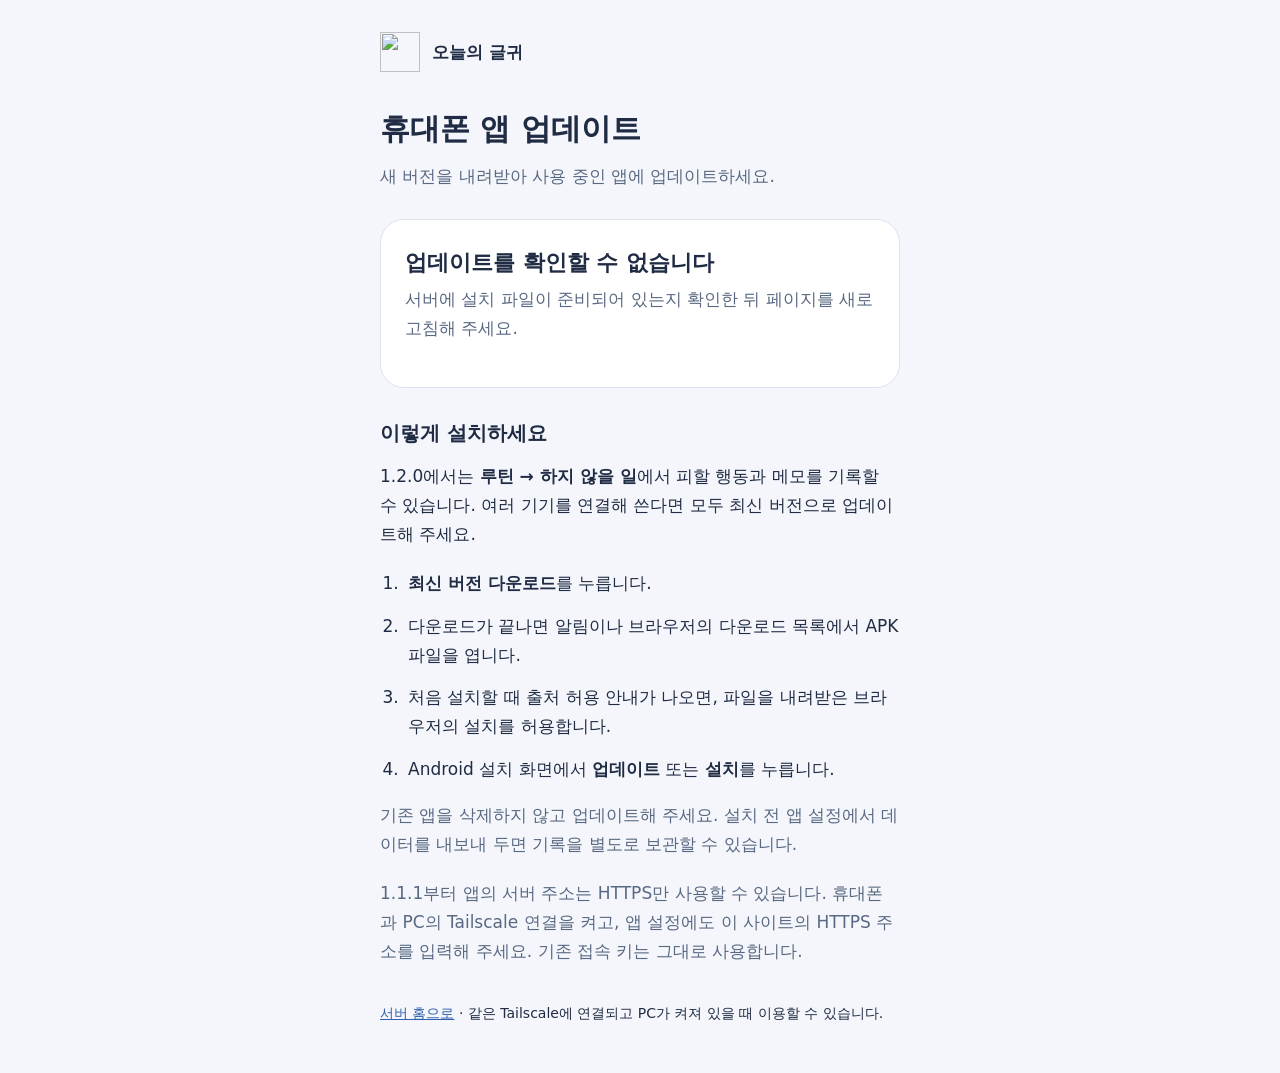
==== server/web/update/index.html @ a7ad4b25 "임시저장소·메모·하지 않을 일·개념 설명과 HTTPS 전용 연결 (1.1.1~1.3.0) 여러 세션에 걸쳐 만들고 게시했지만 커밋하지 않았던 작업을 한데 올립니다. 자세한 경위는 " ====
<!doctype html>
<html lang="ko">
<head>
  <meta charset="utf-8">
  <meta name="viewport" content="width=device-width, initial-scale=1">
  <title>앱 업데이트 · 오늘의 글귀</title>
  <link rel="icon" href="/app-icon.svg">
  <style>
    * { box-sizing: border-box; }
    body { margin: 0; background: #f4f6fb; color: #202c44; font: 17px/1.7 system-ui, sans-serif; }
    main { max-width: 560px; margin: 0 auto; padding: 32px 20px 48px; }
    .brand { display: flex; gap: 12px; align-items: center; margin-bottom: 36px; color: inherit; text-decoration: none; font-weight: 700; }
    h1 { font-size: 30px; line-height: 1.4; margin: 0 0 12px; }
    p { margin: 0 0 20px; }
    .muted { color: #596982; }
    .card { padding: 24px; border: 1px solid #dce3ef; border-radius: 24px; background: white; margin: 28px 0; }
    #version { font-size: 22px; font-weight: 700; margin-bottom: 4px; }
    #download { display: block; border-radius: 14px; padding: 16px; background: #315fad; color: white; text-align: center; text-decoration: none; font-weight: 700; }
    #download[hidden] { display: none; }
    a:focus-visible { outline: 3px solid #d66b4a; outline-offset: 4px; }
    h2 { font-size: 20px; margin: 28px 0 12px; }
    ol { padding-left: 24px; }
    li { margin-bottom: 14px; padding-left: 4px; }
    footer { margin-top: 36px; font-size: 14px; }
    footer a { color: #315fad; }
  </style>
</head>
<body>
  <main>
    <a class="brand" href="/"><img src="/app-icon.svg" width="40" height="40" alt="">오늘의 글귀</a>
    <h1>휴대폰 앱 업데이트</h1>
    <p class="muted">새 버전을 내려받아 사용 중인 앱에 업데이트하세요.</p>
    <section class="card" aria-label="최신 설치 파일">
      <p id="version">최신 버전 확인 중…</p>
      <p id="status" class="muted" role="status" aria-live="polite"></p>
      <a id="download" hidden download>최신 버전 다운로드</a>
      <noscript>설치 파일을 확인하려면 브라우저에서 JavaScript를 허용해 주세요.</noscript>
    </section>
    <h2>이렇게 설치하세요</h2>
    <p>1.2.0에서는 <strong>루틴 → 하지 않을 일</strong>에서 피할 행동과 메모를 기록할 수 있습니다. 여러 기기를 연결해 쓴다면 모두 최신 버전으로 업데이트해 주세요.</p>
    <ol>
      <li><strong>최신 버전 다운로드</strong>를 누릅니다.</li>
      <li>다운로드가 끝나면 알림이나 브라우저의 다운로드 목록에서 APK 파일을 엽니다.</li>
      <li>처음 설치할 때 출처 허용 안내가 나오면, 파일을 내려받은 브라우저의 설치를 허용합니다.</li>
      <li>Android 설치 화면에서 <strong>업데이트</strong> 또는 <strong>설치</strong>를 누릅니다.</li>
    </ol>
    <p class="muted">기존 앱을 삭제하지 않고 업데이트해 주세요. 설치 전 앱 설정에서 데이터를 내보내 두면 기록을 별도로 보관할 수 있습니다.</p>
    <p class="muted">1.1.1부터 앱의 서버 주소는 HTTPS만 사용할 수 있습니다. 휴대폰과 PC의 Tailscale 연결을 켜고, 앱 설정에도 이 사이트의 HTTPS 주소를 입력해 주세요. 기존 접속 키는 그대로 사용합니다.</p>
    <footer><a href="/">서버 홈으로</a> · 같은 Tailscale에 연결되고 PC가 켜져 있을 때 이용할 수 있습니다.</footer>
  </main>
  <script>
    async function loadUpdate() {
      const version = document.querySelector('#version');
      const status = document.querySelector('#status');
      try {
        const response = await fetch('/update/latest.json', { cache: 'no-store' });
        if (!response.ok) throw new Error('업데이트 정보를 읽지 못했습니다.');
        const release = await response.json();
        if (!/^app-good-words-[a-zA-Z0-9._-]+\.apk$/.test(release.fileName)
            || !Number.isFinite(release.sizeBytes) || release.sizeBytes <= 0) {
          throw new Error('설치 파일 정보가 올바르지 않습니다.');
        }
        version.textContent = `버전 ${release.versionName}`;
        const date = new Date(release.publishedAt).toLocaleDateString('ko-KR');
        status.textContent = `${date} 게시 · ${(release.sizeBytes / 1024 / 1024).toFixed(1)} MB`;
        const download = document.querySelector('#download');
        download.href = `/update/${release.fileName}`;
        download.download = release.fileName;
        download.hidden = false;
      } catch {
        version.textContent = '업데이트를 확인할 수 없습니다';
        status.textContent = '서버에 설치 파일이 준비되어 있는지 확인한 뒤 페이지를 새로고침해 주세요.';
      }
    }
    loadUpdate();
  </script>
</body>
</html>
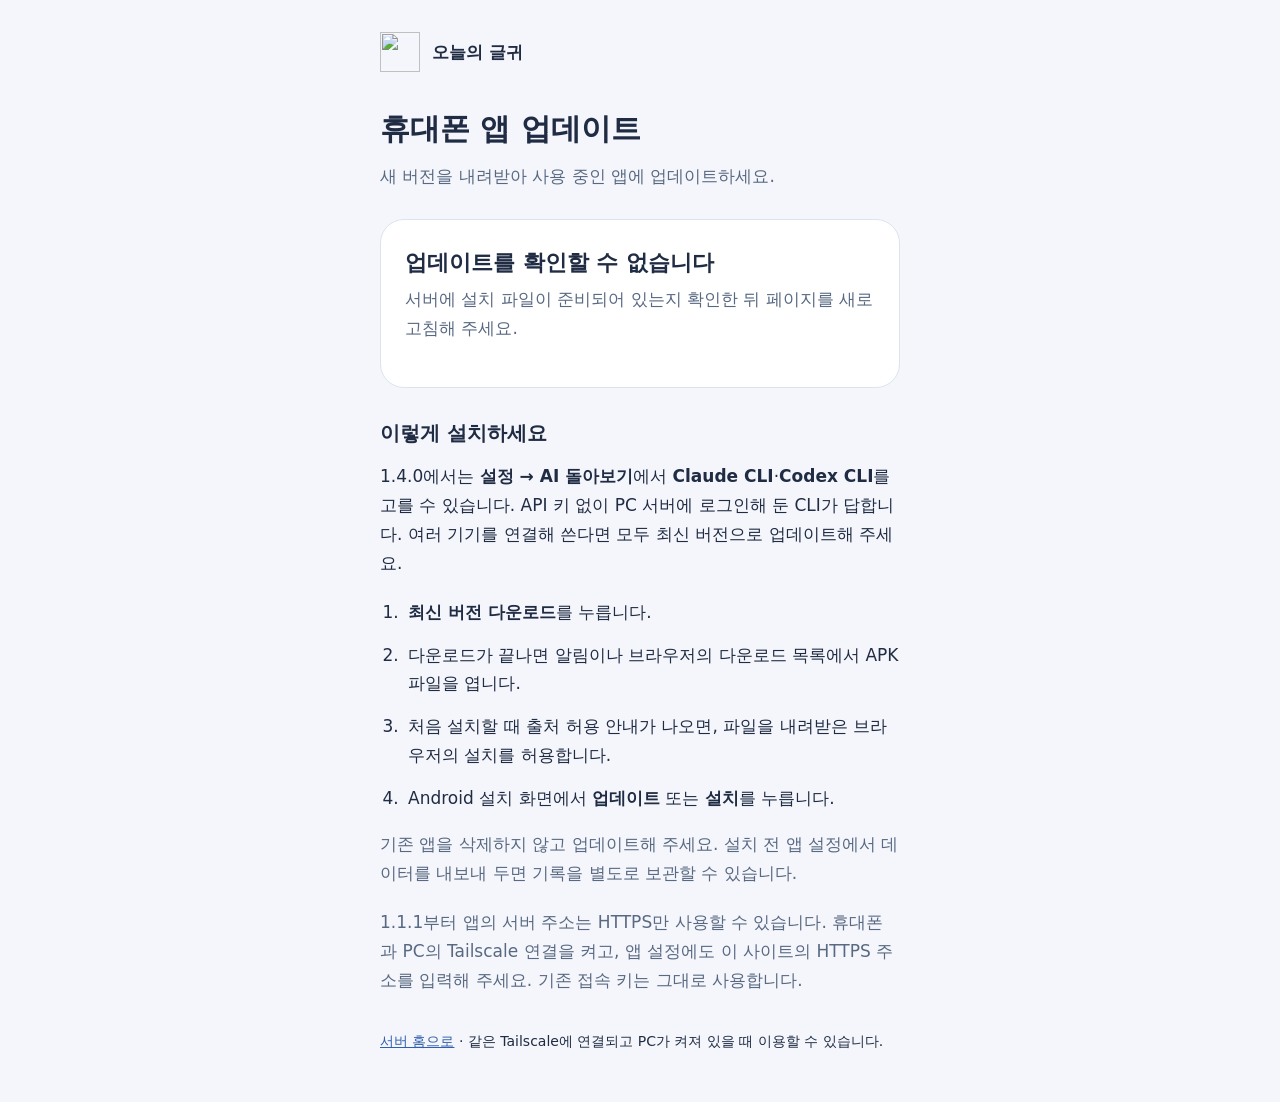
==== commit 2ff2a32a: "AI 돌아보기를 서버의 Claude·Codex CLI로 돌리기 (1.4.0) API 열쇠 대신 서버 PC에 로그인해 둔 Claude Code·Codex CLI가 답하는 공급자를 더" ====
--- a/server/web/update/index.html
+++ b/server/web/update/index.html
@@ -37,7 +37,7 @@
       <noscript>설치 파일을 확인하려면 브라우저에서 JavaScript를 허용해 주세요.</noscript>
     </section>
     <h2>이렇게 설치하세요</h2>
-    <p>1.2.0에서는 <strong>루틴 → 하지 않을 일</strong>에서 피할 행동과 메모를 기록할 수 있습니다. 여러 기기를 연결해 쓴다면 모두 최신 버전으로 업데이트해 주세요.</p>
+    <p>1.4.0에서는 <strong>설정 → AI 돌아보기</strong>에서 <strong>Claude CLI</strong>·<strong>Codex CLI</strong>를 고를 수 있습니다. API 키 없이 PC 서버에 로그인해 둔 CLI가 답합니다. 여러 기기를 연결해 쓴다면 모두 최신 버전으로 업데이트해 주세요.</p>
     <ol>
       <li><strong>최신 버전 다운로드</strong>를 누릅니다.</li>
       <li>다운로드가 끝나면 알림이나 브라우저의 다운로드 목록에서 APK 파일을 엽니다.</li>
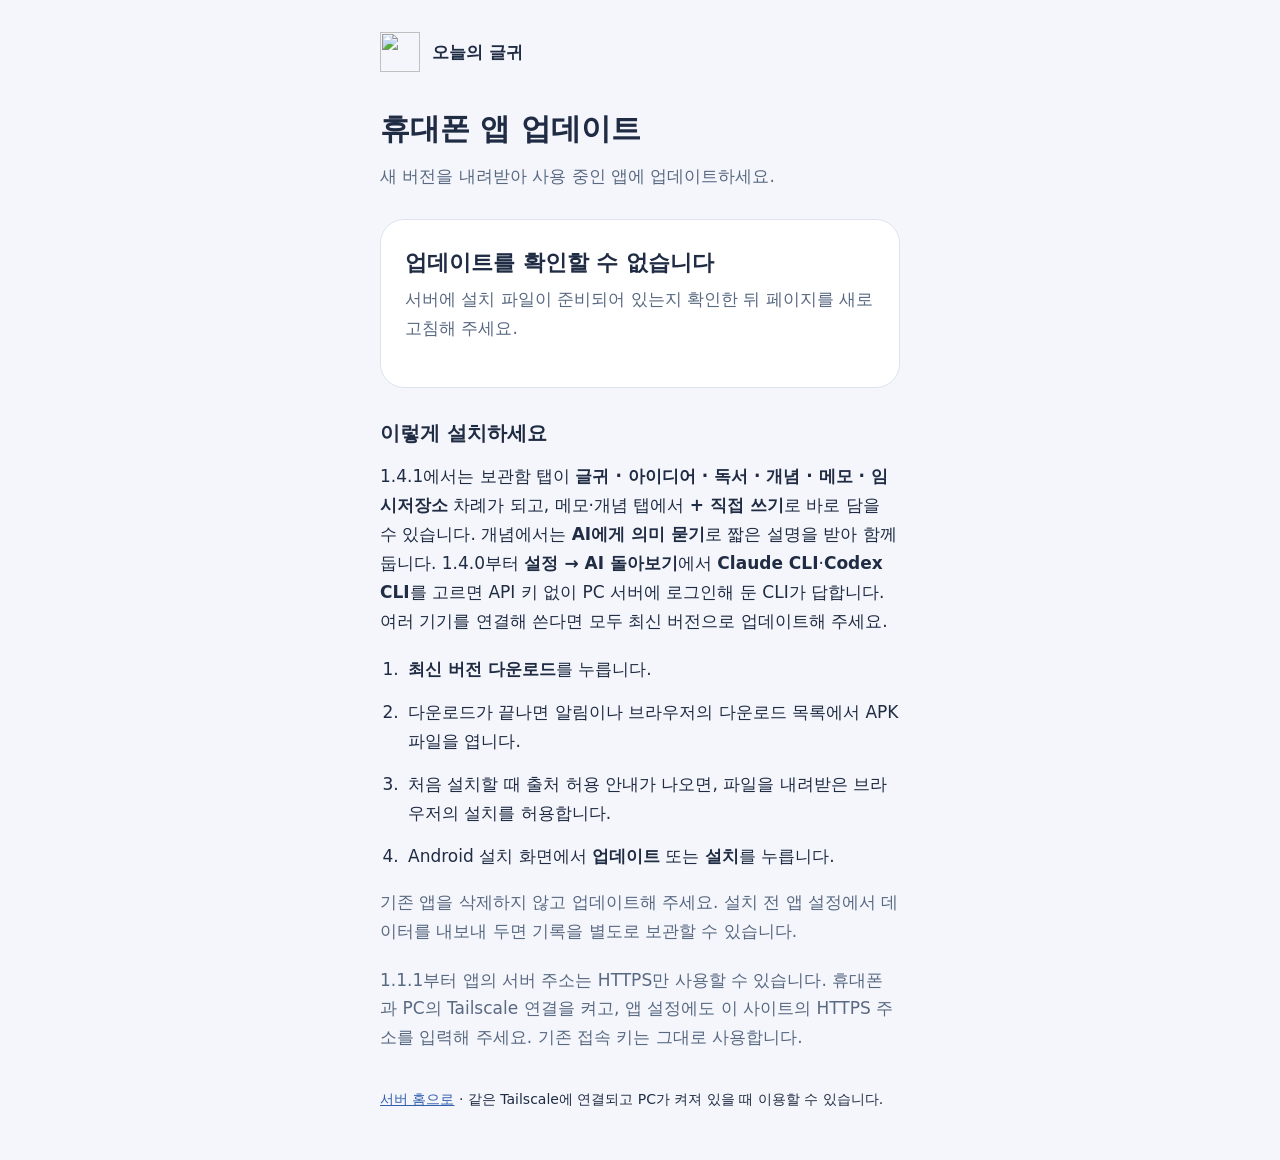
==== commit 62062e1c: "1.4.1 / versionCode 7 게시 보관함 탭 차례·직접 쓰기·개념 AI 묻기를 휴대폰용으로 게시합니다. 서버 소스는 바뀌지 않았습니다. 업데이트 페이지 안내를 1.4.1" ====
--- a/server/web/update/index.html
+++ b/server/web/update/index.html
@@ -37,7 +37,7 @@
       <noscript>설치 파일을 확인하려면 브라우저에서 JavaScript를 허용해 주세요.</noscript>
     </section>
     <h2>이렇게 설치하세요</h2>
-    <p>1.4.0에서는 <strong>설정 → AI 돌아보기</strong>에서 <strong>Claude CLI</strong>·<strong>Codex CLI</strong>를 고를 수 있습니다. API 키 없이 PC 서버에 로그인해 둔 CLI가 답합니다. 여러 기기를 연결해 쓴다면 모두 최신 버전으로 업데이트해 주세요.</p>
+    <p>1.4.1에서는 보관함 탭이 <strong>글귀 · 아이디어 · 독서 · 개념 · 메모 · 임시저장소</strong> 차례가 되고, 메모·개념 탭에서 <strong>+ 직접 쓰기</strong>로 바로 담을 수 있습니다. 개념에서는 <strong>AI에게 의미 묻기</strong>로 짧은 설명을 받아 함께 둡니다. 1.4.0부터 <strong>설정 → AI 돌아보기</strong>에서 <strong>Claude CLI</strong>·<strong>Codex CLI</strong>를 고르면 API 키 없이 PC 서버에 로그인해 둔 CLI가 답합니다. 여러 기기를 연결해 쓴다면 모두 최신 버전으로 업데이트해 주세요.</p>
     <ol>
       <li><strong>최신 버전 다운로드</strong>를 누릅니다.</li>
       <li>다운로드가 끝나면 알림이나 브라우저의 다운로드 목록에서 APK 파일을 엽니다.</li>
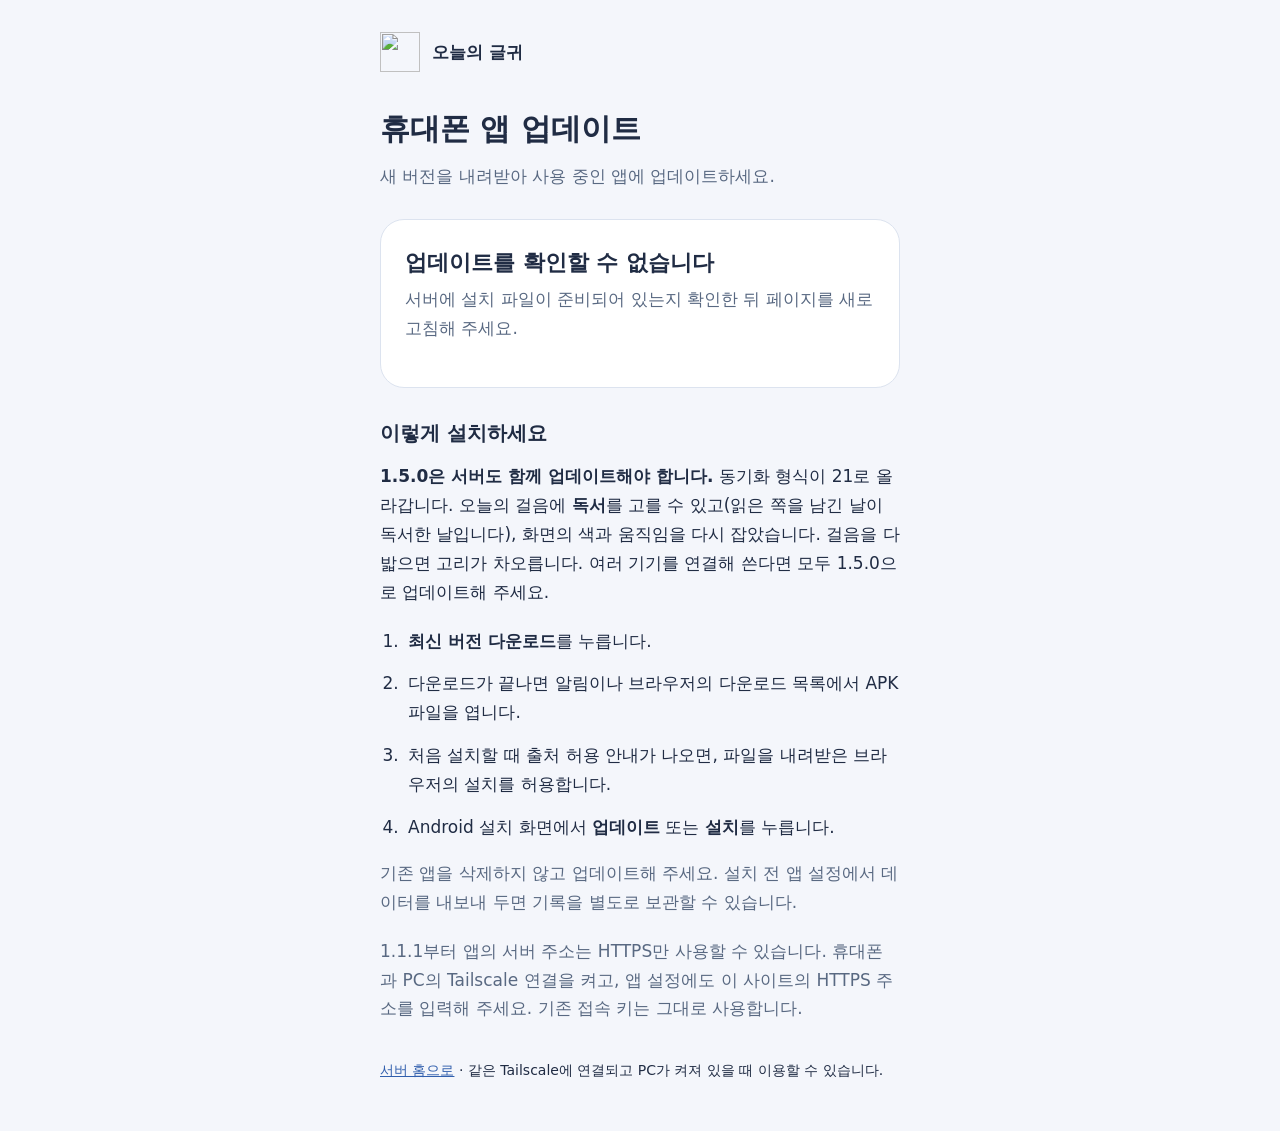
==== commit 0fac3be8: "1.5.0 / versionCode 8 게시와 서버 형식 21 배포 동기화 형식이 21로 올라가서 서버와 앱을 함께 올립니다. 설치된 서버에는 실제 기록이 쌓여 있어 배포 전후로 " ====
--- a/server/web/update/index.html
+++ b/server/web/update/index.html
@@ -37,7 +37,7 @@
       <noscript>설치 파일을 확인하려면 브라우저에서 JavaScript를 허용해 주세요.</noscript>
     </section>
     <h2>이렇게 설치하세요</h2>
-    <p>1.4.1에서는 보관함 탭이 <strong>글귀 · 아이디어 · 독서 · 개념 · 메모 · 임시저장소</strong> 차례가 되고, 메모·개념 탭에서 <strong>+ 직접 쓰기</strong>로 바로 담을 수 있습니다. 개념에서는 <strong>AI에게 의미 묻기</strong>로 짧은 설명을 받아 함께 둡니다. 1.4.0부터 <strong>설정 → AI 돌아보기</strong>에서 <strong>Claude CLI</strong>·<strong>Codex CLI</strong>를 고르면 API 키 없이 PC 서버에 로그인해 둔 CLI가 답합니다. 여러 기기를 연결해 쓴다면 모두 최신 버전으로 업데이트해 주세요.</p>
+    <p><strong>1.5.0은 서버도 함께 업데이트해야 합니다.</strong> 동기화 형식이 21로 올라갑니다. 오늘의 걸음에 <strong>독서</strong>를 고를 수 있고(읽은 쪽을 남긴 날이 독서한 날입니다), 화면의 색과 움직임을 다시 잡았습니다. 걸음을 다 밟으면 고리가 차오릅니다. 여러 기기를 연결해 쓴다면 모두 1.5.0으로 업데이트해 주세요.</p>
     <ol>
       <li><strong>최신 버전 다운로드</strong>를 누릅니다.</li>
       <li>다운로드가 끝나면 알림이나 브라우저의 다운로드 목록에서 APK 파일을 엽니다.</li>
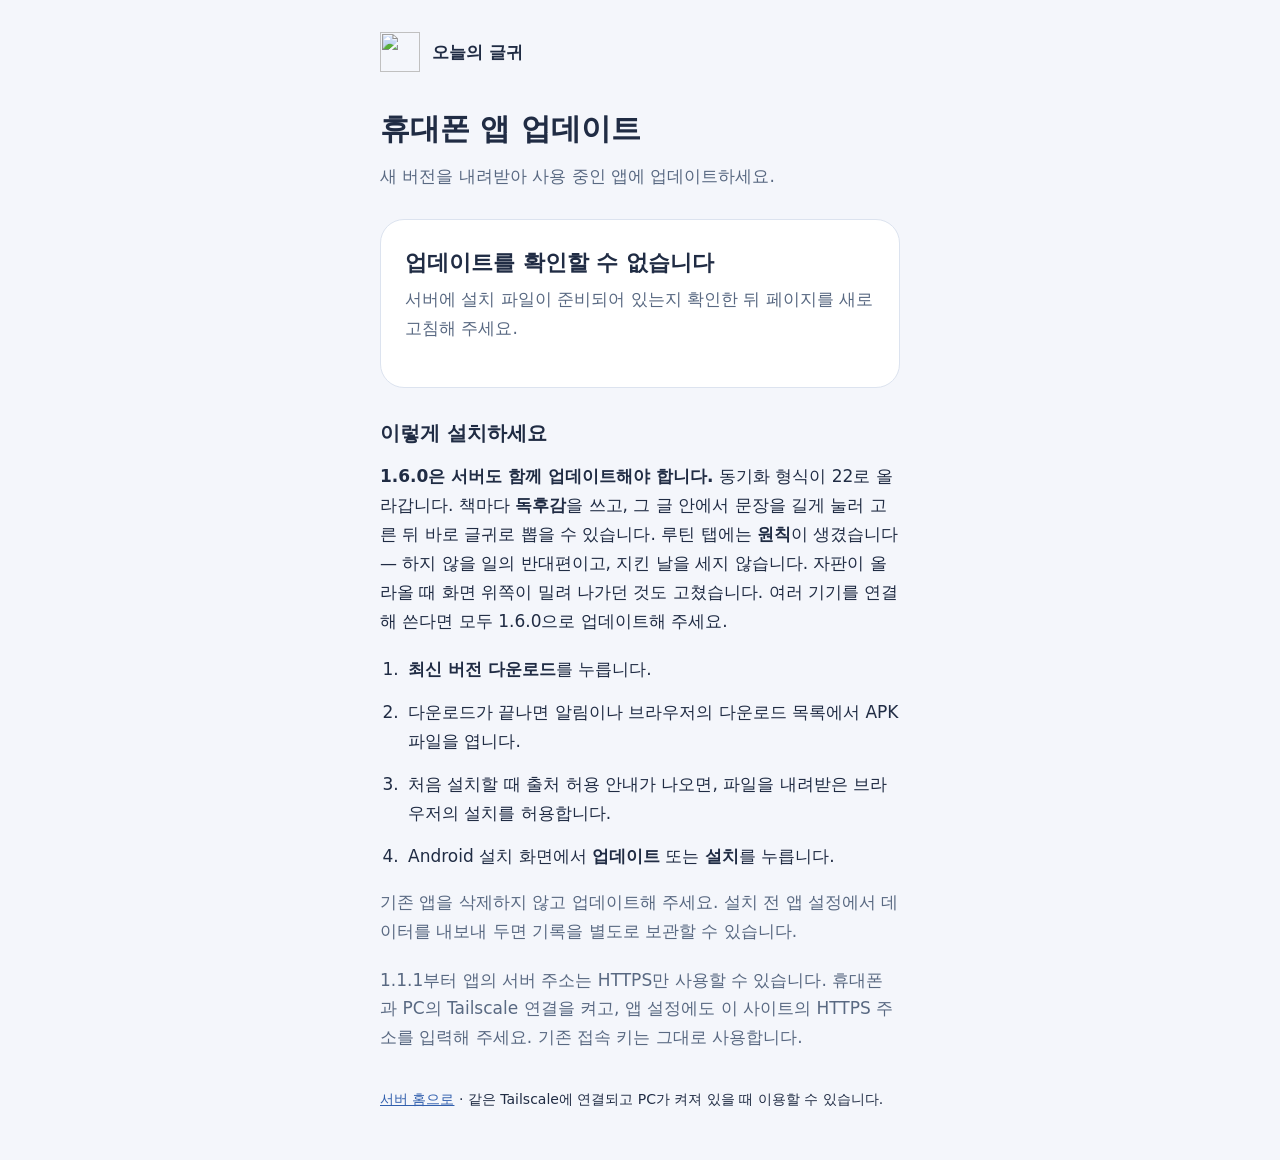
==== commit 1b83f325: "1.6.0 / versionCode 9 게시와 서버 형식 22 배포 동기화 형식이 22로 올라가서 서버와 앱을 함께 올립니다. 설치된 서버에는 실제 기록이 있어 배포 전후로 레코드" ====
--- a/server/web/update/index.html
+++ b/server/web/update/index.html
@@ -37,7 +37,7 @@
       <noscript>설치 파일을 확인하려면 브라우저에서 JavaScript를 허용해 주세요.</noscript>
     </section>
     <h2>이렇게 설치하세요</h2>
-    <p><strong>1.5.0은 서버도 함께 업데이트해야 합니다.</strong> 동기화 형식이 21로 올라갑니다. 오늘의 걸음에 <strong>독서</strong>를 고를 수 있고(읽은 쪽을 남긴 날이 독서한 날입니다), 화면의 색과 움직임을 다시 잡았습니다. 걸음을 다 밟으면 고리가 차오릅니다. 여러 기기를 연결해 쓴다면 모두 1.5.0으로 업데이트해 주세요.</p>
+    <p><strong>1.6.0은 서버도 함께 업데이트해야 합니다.</strong> 동기화 형식이 22로 올라갑니다. 책마다 <strong>독후감</strong>을 쓰고, 그 글 안에서 문장을 길게 눌러 고른 뒤 바로 글귀로 뽑을 수 있습니다. 루틴 탭에는 <strong>원칙</strong>이 생겼습니다 — 하지 않을 일의 반대편이고, 지킨 날을 세지 않습니다. 자판이 올라올 때 화면 위쪽이 밀려 나가던 것도 고쳤습니다. 여러 기기를 연결해 쓴다면 모두 1.6.0으로 업데이트해 주세요.</p>
     <ol>
       <li><strong>최신 버전 다운로드</strong>를 누릅니다.</li>
       <li>다운로드가 끝나면 알림이나 브라우저의 다운로드 목록에서 APK 파일을 엽니다.</li>
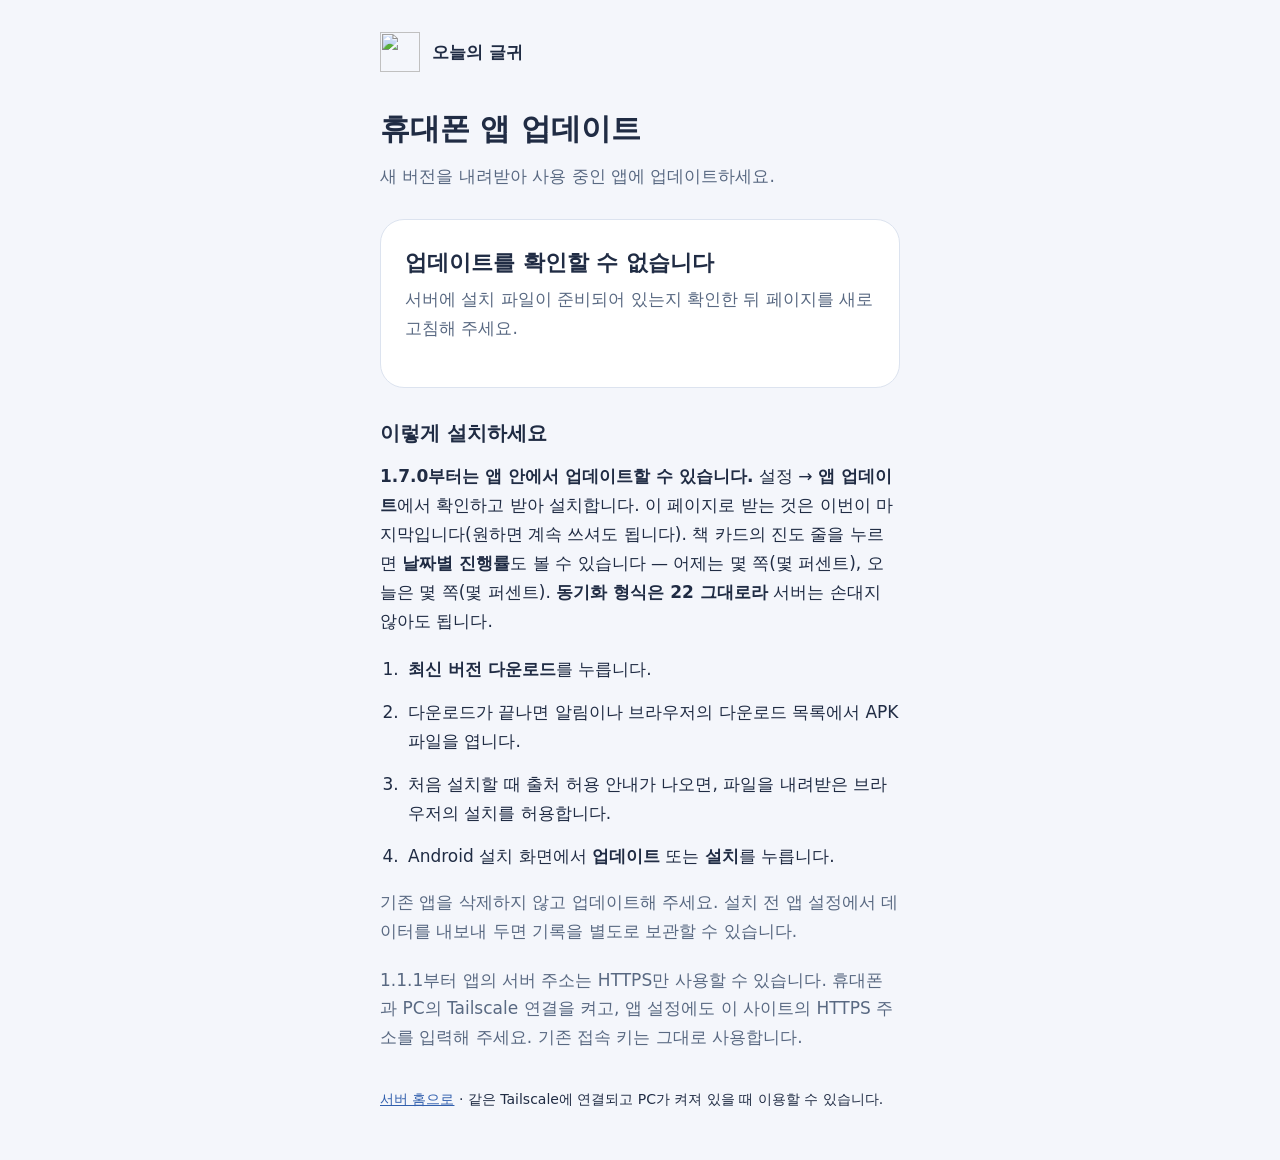
==== commit 25d0dd0b: "1.7.0 / versionCode 10 게시 앱 안에서 업데이트하는 기능과 날짜별 독서 진행률을 올립니다. **동기화 형식은 22 그대로**라 서버 코드와 DB는 손대지 않았습니" ====
--- a/server/web/update/index.html
+++ b/server/web/update/index.html
@@ -37,7 +37,7 @@
       <noscript>설치 파일을 확인하려면 브라우저에서 JavaScript를 허용해 주세요.</noscript>
     </section>
     <h2>이렇게 설치하세요</h2>
-    <p><strong>1.6.0은 서버도 함께 업데이트해야 합니다.</strong> 동기화 형식이 22로 올라갑니다. 책마다 <strong>독후감</strong>을 쓰고, 그 글 안에서 문장을 길게 눌러 고른 뒤 바로 글귀로 뽑을 수 있습니다. 루틴 탭에는 <strong>원칙</strong>이 생겼습니다 — 하지 않을 일의 반대편이고, 지킨 날을 세지 않습니다. 자판이 올라올 때 화면 위쪽이 밀려 나가던 것도 고쳤습니다. 여러 기기를 연결해 쓴다면 모두 1.6.0으로 업데이트해 주세요.</p>
+    <p><strong>1.7.0부터는 앱 안에서 업데이트할 수 있습니다.</strong> 설정 → <strong>앱 업데이트</strong>에서 확인하고 받아 설치합니다. 이 페이지로 받는 것은 이번이 마지막입니다(원하면 계속 쓰셔도 됩니다). 책 카드의 진도 줄을 누르면 <strong>날짜별 진행률</strong>도 볼 수 있습니다 — 어제는 몇 쪽(몇 퍼센트), 오늘은 몇 쪽(몇 퍼센트). <strong>동기화 형식은 22 그대로라</strong> 서버는 손대지 않아도 됩니다.</p>
     <ol>
       <li><strong>최신 버전 다운로드</strong>를 누릅니다.</li>
       <li>다운로드가 끝나면 알림이나 브라우저의 다운로드 목록에서 APK 파일을 엽니다.</li>
